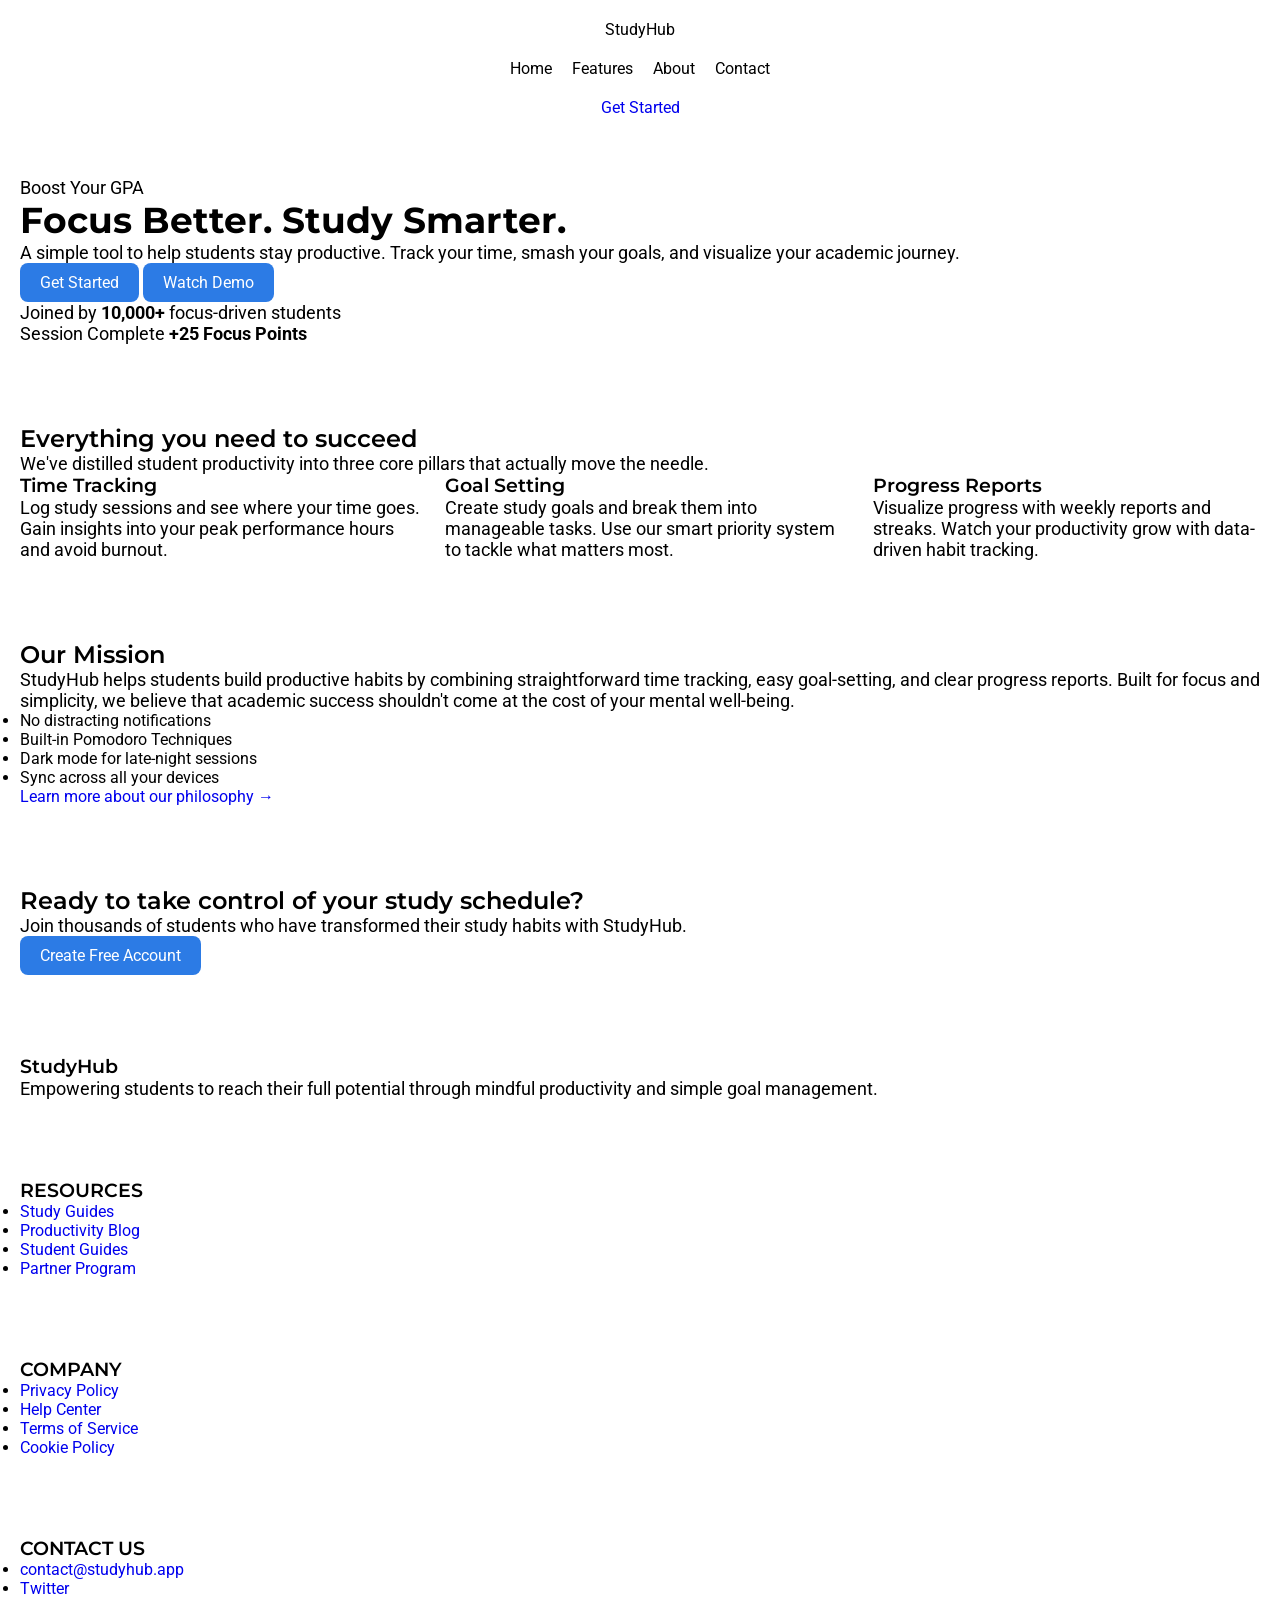
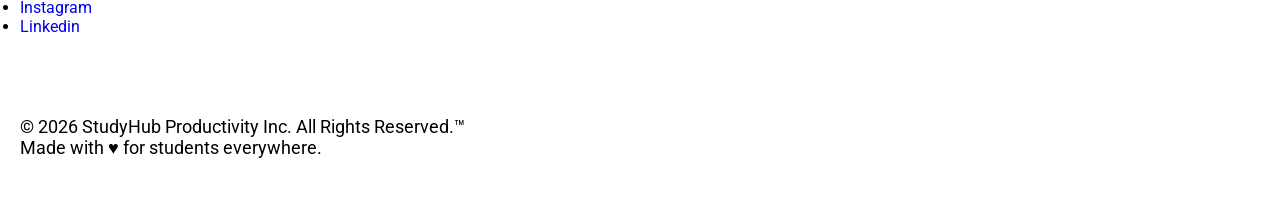
==== index.html @ 34cd500a "First Commit" ====
<!DOCTYPE html>
<html lang="en">
<head>
    <meta charset="UTF-8">
    <meta name="viewport" content="width=device-width, initial-scale=1.0">
    <title>StudyHub - Your Productivity Partner</title>

    <!-- Custom CSS -->
    <link rel="stylesheet" href="style.css">

    <link href="https://fonts.googleapis.com/css2?family=Montserrat:wght@400;600;700&family=Roboto:wght@400;500&display=swap" rel="stylesheet">

    <!-- Site Icon -->
    <link rel="icon" href="#">
</head>
<body>
    <!-- Header -->
    <header>
        <div class="container header-container">
            
            <div class="logo">
            StudyHub
            </div>

            <nav class="nav">
            <ul class="nav-links">
                <li><a href="#">Home</a></li>
                <li><a href="#feature">Features</a></li>
                <li><a href="#our-mission">About</a></li>
                <li><a href="#contact-us">Contact</a></li>
            </ul>
            </nav>

            <a href="#" class="cta-btn">Get Started</a>

        </div>
    </header>

    <!-- Main Content-->
    <main>
        <!-- Hero Banner-->
        <section id="hero-banner">
            <div class="hero-container">
                <div id="hero-text">
                    <p>Boost Your GPA</p>
                    <h1>Focus Better. Study Smarter.</h1>
                    <p>A simple tool to help students stay productive. Track your time, smash your goals, and visualize your academic journey.</p>
                    <a href="#">Get Started</a>
                    <a href="#">Watch Demo</a>
                    <p>Joined by <b>10,000+</b> focus-driven students</p>
                </div>
                <div id="hero-stats">
                    <p>Session Complete <b>+25 Focus Points</b></p>
                </div>
            </div>
        </section>

        <!-- Feature Section -->
        <section id="feature">
            <h2>Everything you need to succeed</h2>
            <p>We've distilled student productivity into three core pillars that actually move the needle.</p>

            <div class="feature-cards">
                <article>
                    <h3>Time Tracking</h3>
                    <p>Log study sessions and see where your time goes. Gain insights into your peak performance hours and avoid burnout.</p>
                </article>
                    
                <article>
                    <h3>Goal Setting</h3>
                    <p>Create study goals and break them into manageable tasks. Use our smart priority system to tackle what matters most.</p>
                </article>
                    
                <article>
                    <h3>Progress Reports</h3>
                    <p>Visualize progress with weekly reports and streaks. Watch your productivity grow with data-driven habit tracking.</p>
                </article>
            </div>
        </section>

        <!-- Our Mission -->
        <section id="our-mission">
            <h2>Our Mission</h2>
            <p>StudyHub helps students build productive habits by combining straightforward time tracking, easy goal-setting, and clear progress reports. Built for focus and simplicity, we believe that academic success shouldn't come at the cost of your mental well-being.</p>

            <div>
                <ul>
                    <li>No distracting notifications</li>
                    <li>Built-in Pomodoro Techniques</li>
                    <li>Dark mode for late-night sessions</li>
                    <li>Sync across all your devices</li>
                </ul>

                <a href="#">Learn more about our philosophy &rarr;</a>
            </div>
        </section>

        <!-- CTA Section -->
        <section id="cta">
            <h2>Ready to take control of your study schedule?</h2>
            <p>Join thousands of students who have transformed their study habits with StudyHub.</p>
            <a href="#">Create Free Account</a>
        </section>
    </main>

    <!-- Footer -->
    <footer>
        <!-- About Section -->
        <section id="about">
            <h3>StudyHub</h3>
            <p>Empowering students to reach their full potential through mindful productivity and simple goal management.</p>
        </section>

        <!-- Resource Links -->
        <section id="resources">
            <h3>RESOURCES</h3>
            <ul>
                <li><a href="#">Study Guides</a></li>
                <li><a href="#">Productivity Blog</a></li>
                <li><a href="#">Student Guides</a></li>
                <li><a href="#">Partner Program</a></li>
            </ul>
        </section> 

        <!-- Company Policy Link-->
        <section id="company">
            <h3>COMPANY</h3>
            <ul>
                <li><a href="#">Privacy Policy</a></li>
                <li><a href="#">Help Center</a></li>
                <li><a href="#">Terms of Service</a></li>
                <li><a href="#">Cookie Policy</a></li>
            </ul>
        </section>

        <!-- Contacts -->
        <section id="contact-us">
            <h3>CONTACT US</h3>
            <ul>
                <li><a href="mailto:contact@studyhub.app">contact@studyhub.app</a></li>
                <li><a href="#">Twitter</a></li>
                <li><a href="#">Instagram</a></li>
                <li><a href="#">Linkedin</a></li>
            </ul>
        </section>

        <!-- Copyright -->
        <section>
            <p>&copy; 2026 StudyHub Productivity Inc. All Rights Reserved.&trade;</p>
            <p>Made with &hearts; for students everywhere.</p>
        </section>   
    </footer>

    <!-- Custom JS-->
    <script src="script.js"></script>

</body>
</html>
---- style.css ----
/* Reset default browser styles */
* {
  margin: 0;
  padding: 0;
  box-sizing: border-box;
}

body {
  font-family: 'Roboto', sans-serif;
}

h1 {
  font-family: 'Montserrat', sans-serif;
  font-weight: 700;
  font-size: clamp(1.5rem, 5vw, 2.25rem);
}

h2 {
  font-family: 'Montserrat', sans-serif;
  font-weight: 600;
  font-size: clamp(1.125rem, 3.5vw, 1.5rem);
}

h3 {
  font-family: 'Montserrat', sans-serif;
  font-weight: 600;
}

p {
  font-size: clamp(0.95rem, 1.8vw, 1.125rem);
}

header {
  padding: 20px;
}

.header-container {
  display: flex;
  justify-content: space-between;
  align-items: center;
  flex-direction: column;
  gap: 20px;
}

nav ul {
  display: flex;
  list-style: none;
  gap: 20px;
  display: none; /* hide for mobile */
}

nav a {
  text-decoration: none;
  color: black;
}

section {
  padding: 40px 20px;
}

.feature-cards {
  display: flex;
  flex-direction: column;
  gap: 20px;
}

a {
  display: inline-block;
  text-decoration: none;
}

.hero-container a,
#cta a {
  background-color: #2c7be5;
  color: white;
  padding: 10px 20px;
  border-radius: 8px;
}

@media (min-width: 768px) { /* Tablet Layout */
  .hero-container {
    flex-direction: row;
    justify-content: space-between;
  }

  .feature-cards {
    flex-direction: row;
  }

  nav ul {
    display: flex;
    gap: 20px;
  }
}
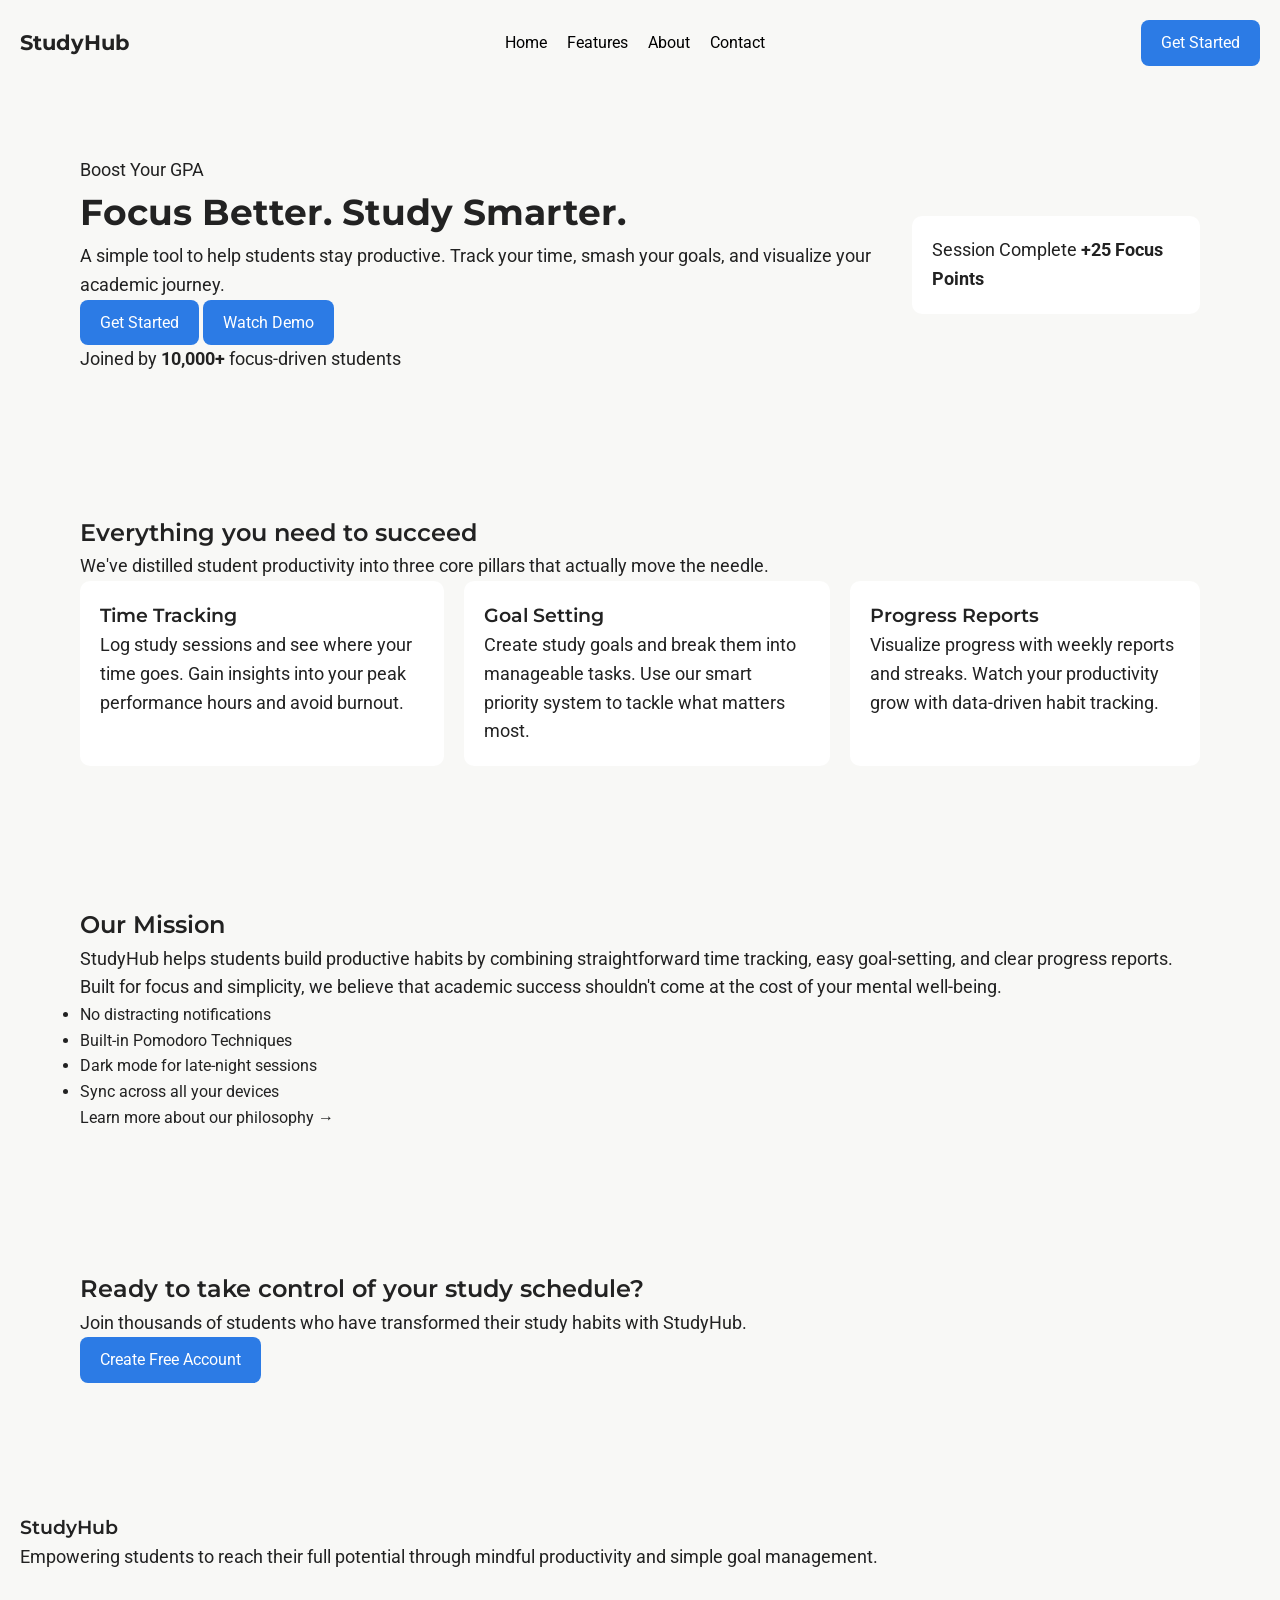
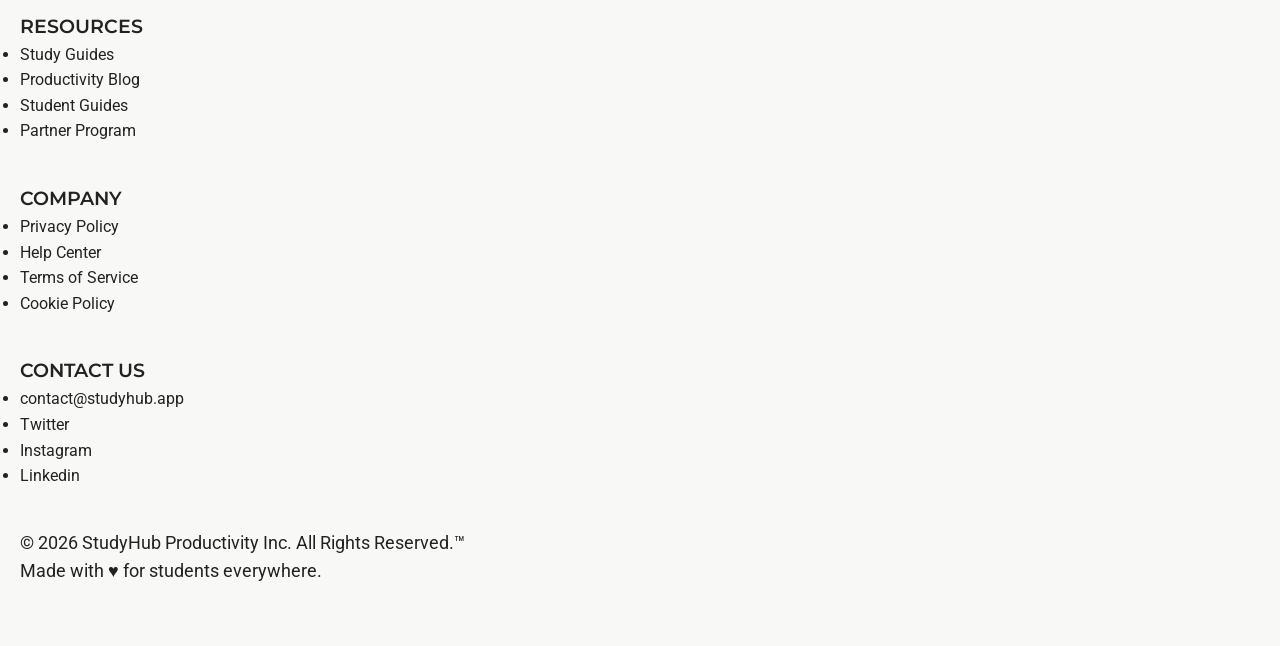
==== commit b5c09f09: "Minute edits in HTML file and Improved CSS mobile first" ====
--- a/index.html
+++ b/index.html
@@ -5,12 +5,12 @@
     <meta name="viewport" content="width=device-width, initial-scale=1.0">
     <title>StudyHub - Your Productivity Partner</title>
 
-    <!-- Custom CSS -->
+    <!-- Fonts -->
+    <link href="https://fonts.googleapis.com/css2?family=Montserrat:wght@400;600;700&family=Roboto:wght@400;500&display=swap" rel="stylesheet">
+
+    <!-- CSS -->
     <link rel="stylesheet" href="style.css">
 
-    <link href="https://fonts.googleapis.com/css2?family=Montserrat:wght@400;600;700&family=Roboto:wght@400;500&display=swap" rel="stylesheet">
-
-    <!-- Site Icon -->
     <link rel="icon" href="#">
 </head>
 <body>
@@ -37,7 +37,7 @@
     </header>
 
     <!-- Main Content-->
-    <main>
+    <main id="main-content">
         <!-- Hero Banner-->
         <section id="hero-banner">
             <div class="hero-container">
--- a/style.css
+++ b/style.css
@@ -1,28 +1,34 @@
-/* Reset default browser styles */
+/* Reset */
 * {
   margin: 0;
   padding: 0;
   box-sizing: border-box;
 }
 
+/* Base */
 body {
   font-family: 'Roboto', sans-serif;
+  line-height: 1.6;
+  color: #222;
+  background-color: #f8f8f6;
+}
+
+/* Typography */
+h1, h2, h3 {
+  font-family: 'Montserrat', sans-serif;
 }
 
 h1 {
-  font-family: 'Montserrat', sans-serif;
   font-weight: 700;
   font-size: clamp(1.5rem, 5vw, 2.25rem);
 }
 
 h2 {
-  font-family: 'Montserrat', sans-serif;
   font-weight: 600;
   font-size: clamp(1.125rem, 3.5vw, 1.5rem);
 }
 
 h3 {
-  font-family: 'Montserrat', sans-serif;
   font-weight: 600;
 }
 
@@ -30,46 +36,51 @@
   font-size: clamp(0.95rem, 1.8vw, 1.125rem);
 }
 
+/* Links */
+a {
+  text-decoration: none;
+  display: inline-block;
+  color: inherit;
+}
+
+/* Sections */
+section {
+  padding: 40px 20px;
+}
+
+/* Header */
 header {
   padding: 20px;
 }
 
 .header-container {
   display: flex;
-  justify-content: space-between;
-  align-items: center;
   flex-direction: column;
   gap: 20px;
 }
 
+/* Logo */
+.logo {
+  font-family: 'Montserrat', sans-serif;
+  font-weight: 700;
+  font-size: 1.3rem;
+}
+
+/* Nav */
 nav ul {
+  list-style: none;
   display: flex;
-  list-style: none;
-  gap: 20px;
-  display: none; /* hide for mobile */
+  flex-direction: column;
+  gap: 15px;
 }
 
 nav a {
-  text-decoration: none;
   color: black;
 }
 
-section {
-  padding: 40px 20px;
-}
-
-.feature-cards {
-  display: flex;
-  flex-direction: column;
-  gap: 20px;
-}
-
-a {
-  display: inline-block;
-  text-decoration: none;
-}
-
-.hero-container a,
+/* CTA button */
+.cta-btn,
+#hero-text a,
 #cta a {
   background-color: #2c7be5;
   color: white;
@@ -77,18 +88,68 @@
   border-radius: 8px;
 }
 
-@media (min-width: 768px) { /* Tablet Layout */
+/* Hero */
+.hero-container {
+  display: flex;
+  flex-direction: column;
+  gap: 20px;
+}
+
+#hero-stats {
+  padding: 20px;
+  background: white;
+  border-radius: 10px;
+}
+
+/* Feature cards */
+.feature-cards {
+  display: flex;
+  flex-direction: column;
+  gap: 20px;
+}
+
+.feature-cards article {
+  background: white;
+  padding: 20px;
+  border-radius: 10px;
+}
+
+/* Footer */
+footer {
+  padding: 40px 20px;
+}
+
+footer section {
+  padding: 20px 0;
+}
+
+/* Tablet */
+@media (min-width: 768px) {
+  .header-container {
+    flex-direction: row;
+    justify-content: space-between;
+    align-items: center;
+  }
+
+  nav ul {
+    flex-direction: row;
+    gap: 20px;
+  }
+
   .hero-container {
     flex-direction: row;
     justify-content: space-between;
+    align-items: center;
   }
 
   .feature-cards {
     flex-direction: row;
   }
+}
 
-  nav ul {
-    display: flex;
-    gap: 20px;
+/* Desktop */
+@media (min-width: 1024px) {
+  section {
+    padding: 70px 80px;
   }
 }
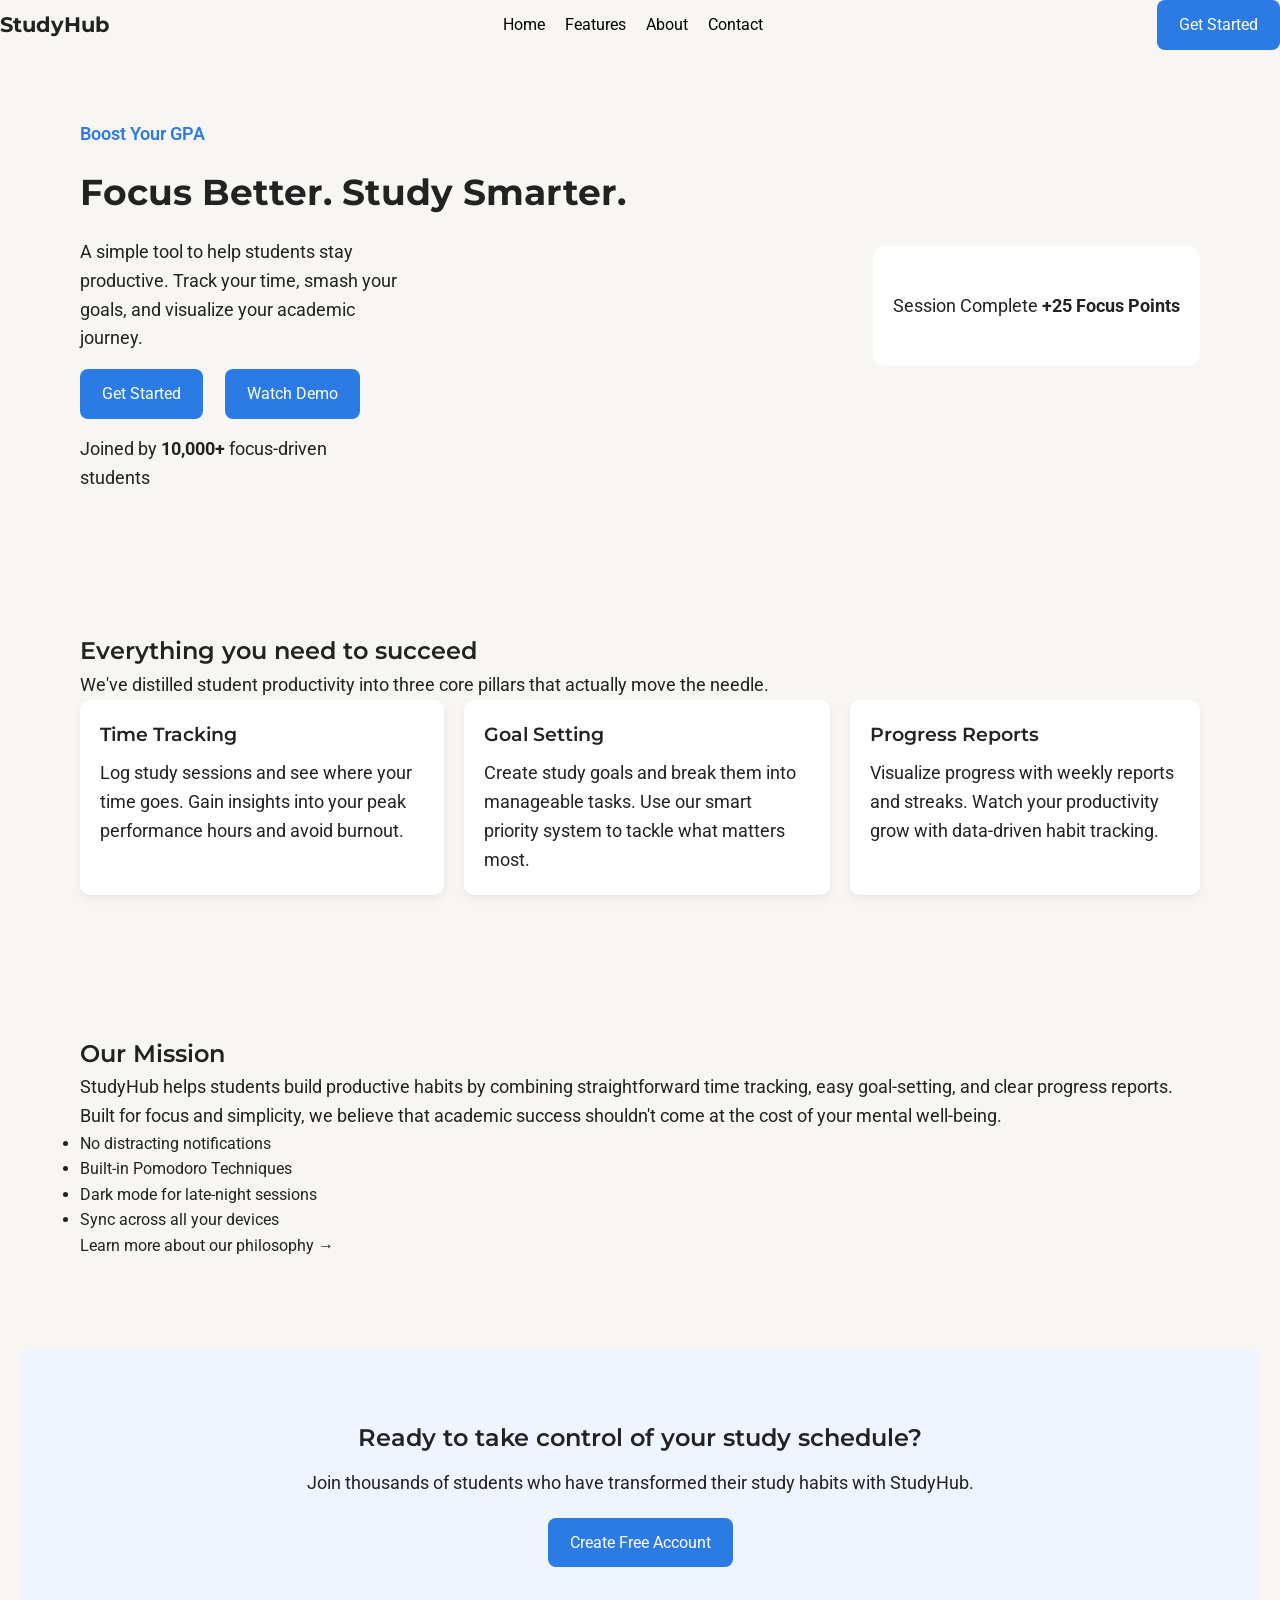
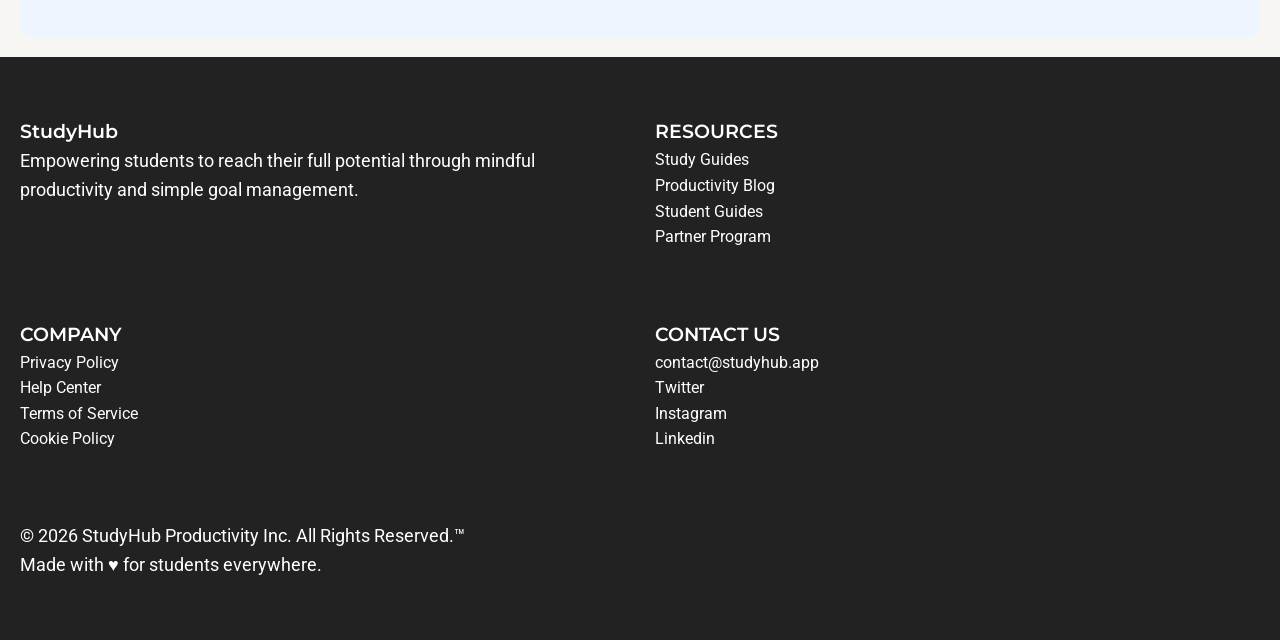
==== commit cfef5559: "More refinement in CSS" ====
--- a/index.html
+++ b/index.html
@@ -45,8 +45,10 @@
                     <p>Boost Your GPA</p>
                     <h1>Focus Better. Study Smarter.</h1>
                     <p>A simple tool to help students stay productive. Track your time, smash your goals, and visualize your academic journey.</p>
-                    <a href="#">Get Started</a>
-                    <a href="#">Watch Demo</a>
+                    <div class="hero-actions">
+                        <a href="#">Get Started</a>
+                        <a href="#">Watch Demo</a>
+                    </div>
                     <p>Joined by <b>10,000+</b> focus-driven students</p>
                 </div>
                 <div id="hero-stats">
--- a/style.css
+++ b/style.css
@@ -10,7 +10,7 @@
   font-family: 'Roboto', sans-serif;
   line-height: 1.6;
   color: #222;
-  background-color: #f8f8f6;
+  background-color: #f8f6f2;
 }
 
 /* Typography */
@@ -45,18 +45,18 @@
 
 /* Sections */
 section {
-  padding: 40px 20px;
+  padding: 60px 20px;
 }
 
 /* Header */
 header {
-  padding: 20px;
+  padding: 16px, 20px;
 }
 
 .header-container {
   display: flex;
   flex-direction: column;
-  gap: 20px;
+  gap: 12px;
 }
 
 /* Logo */
@@ -76,6 +76,18 @@
 
 nav a {
   color: black;
+}
+
+/* CTA */
+#cta {
+  text-align: center;
+  background: #eef5ff;
+  border-radius: 12px;
+  margin: 20px;
+}
+
+#cta p {
+  margin: 12px 0 20px;
 }
 
 /* CTA button */
@@ -84,8 +96,9 @@
 #cta a {
   background-color: #2c7be5;
   color: white;
-  padding: 10px 20px;
+  padding: 12px 22px;
   border-radius: 8px;
+  width: fit-content;
 }
 
 /* Hero */
@@ -93,12 +106,41 @@
   display: flex;
   flex-direction: column;
   gap: 20px;
+}
+
+.hero-actions {
+  display: flex;
+  gap: 12px;
+  flex-wrap: wrap;
 }
 
 #hero-stats {
   padding: 20px;
   background: white;
-  border-radius: 10px;
+  border-radius: 12px;
+  min-height: 120px;
+  display: flex;
+  align-items: center;
+  justify-content: center;
+}
+
+#hero-text {
+  display: flex;
+  flex-direction: column;
+  gap: 16px;
+}
+
+#hero-text p {
+  max-width: 32ch;
+}
+
+#hero-text p:first-child {
+  font-weight: 600;
+  color: #2c7be5;
+}
+
+#hero-text a {
+  margin-right: 10px;
 }
 
 /* Feature cards */
@@ -112,11 +154,27 @@
   background: white;
   padding: 20px;
   border-radius: 10px;
+  box-shadow: 0 4px 10px rgba(0,0,0,0.06);
+}
+
+.feature-cards h3 {
+  margin-bottom: 10px;
 }
 
 /* Footer */
+
 footer {
+  background: #222;
+  color: white;
   padding: 40px 20px;
+}
+
+footer a {
+  color: white;
+}
+
+footer ul {
+  list-style: none;
 }
 
 footer section {
@@ -144,6 +202,12 @@
 
   .feature-cards {
     flex-direction: row;
+  }
+
+  footer {
+    display: grid;
+    grid-template-columns: repeat(2, 1fr);
+    gap: 30px;
   }
 }
 
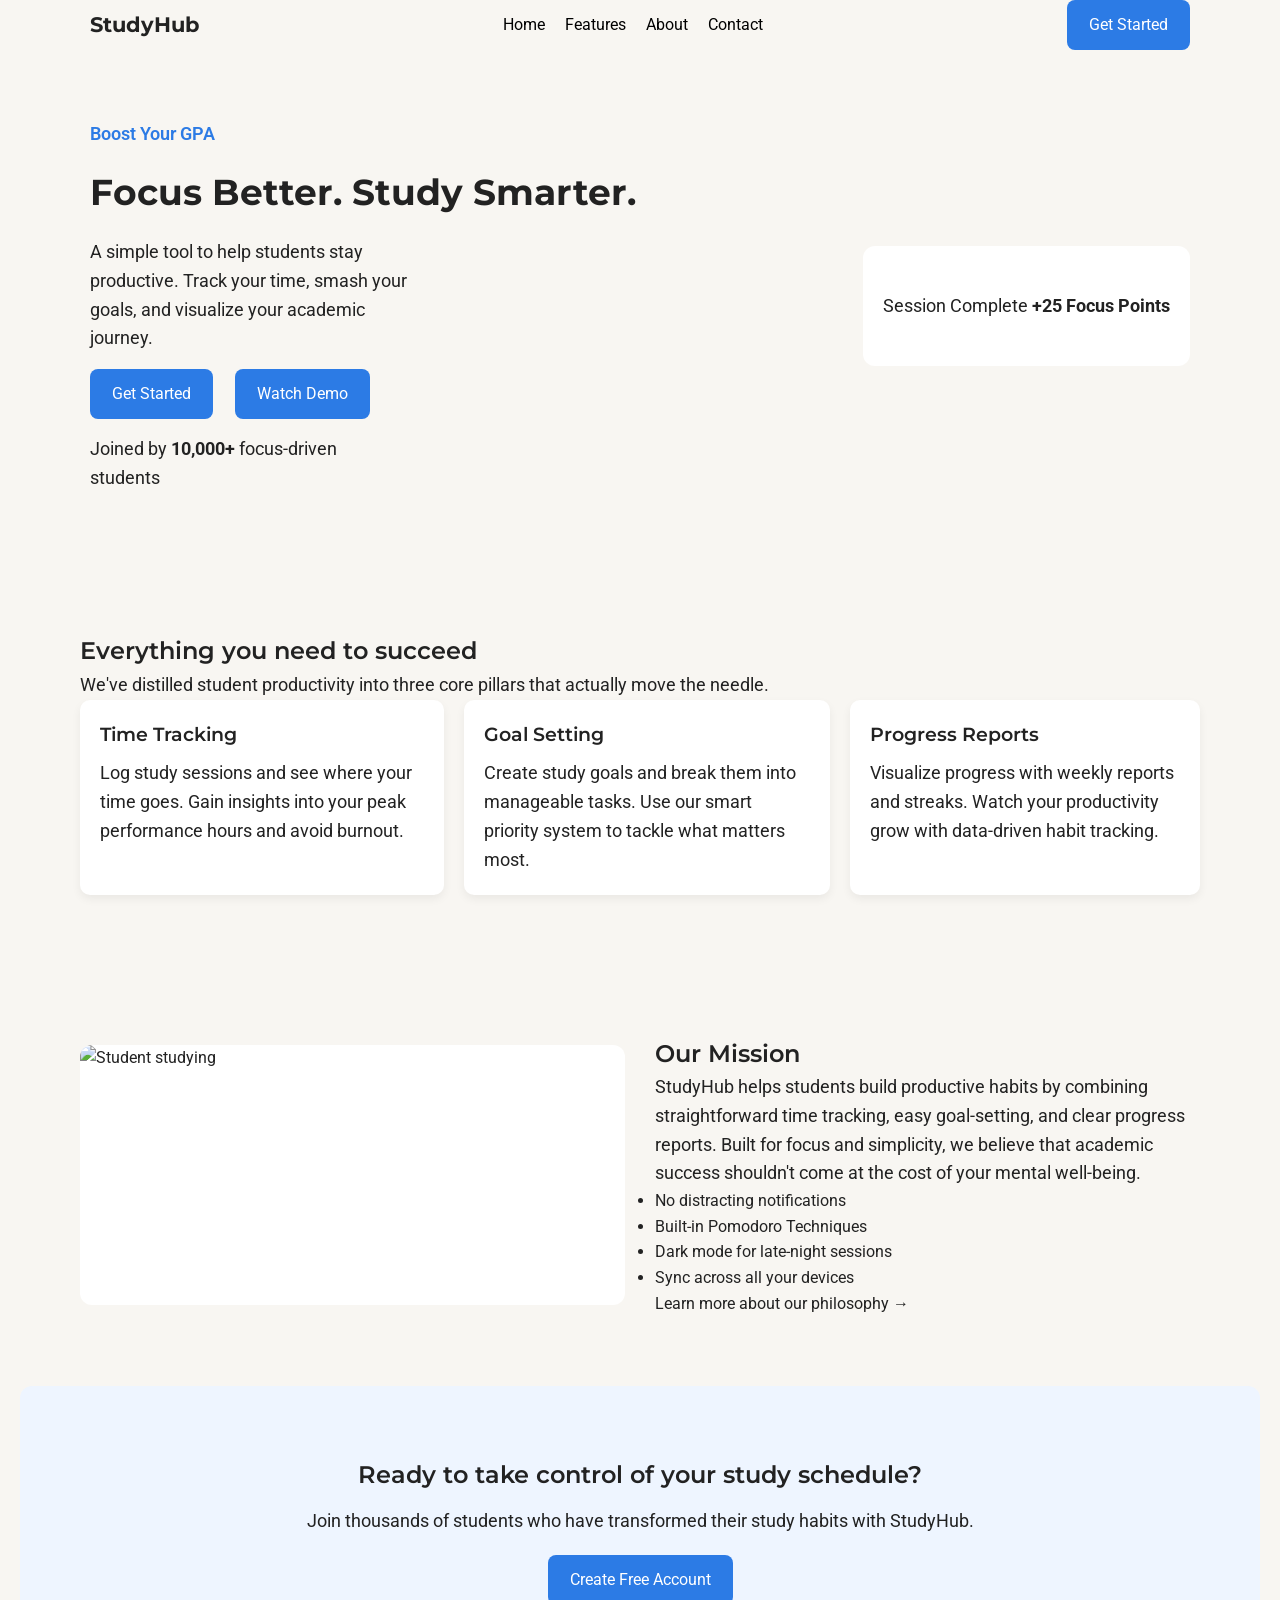
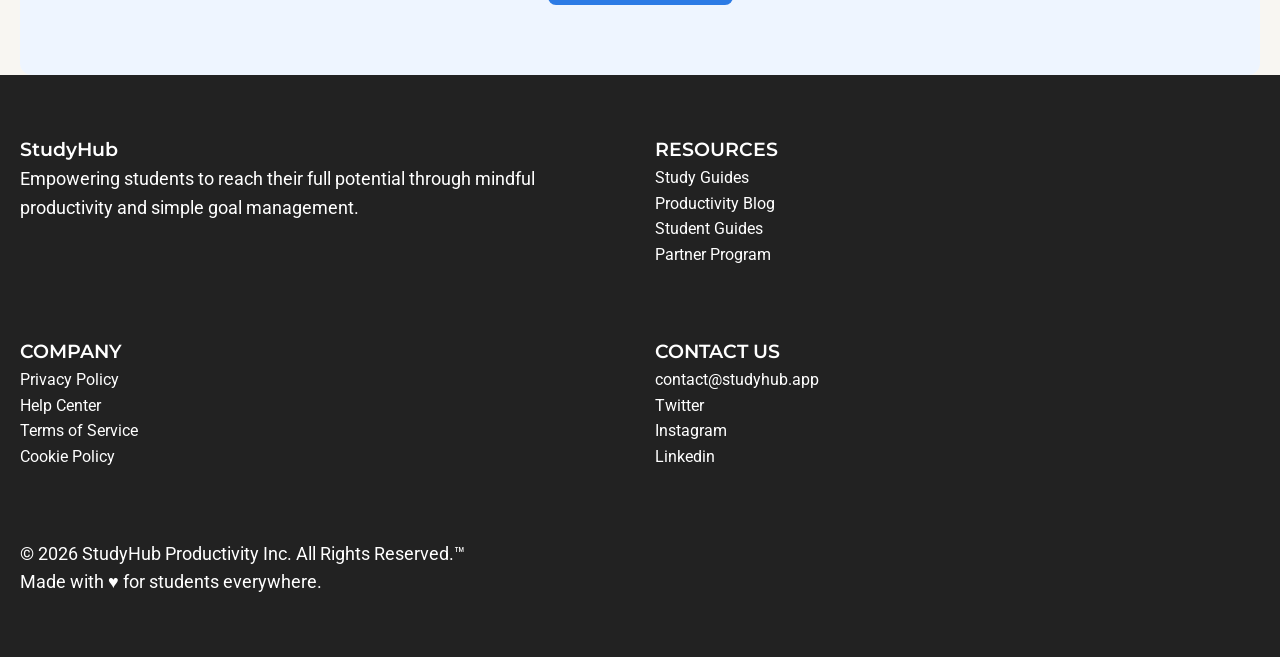
==== commit f61f42ef: "Improved HTML/CSS of Mission Section" ====
--- a/index.html
+++ b/index.html
@@ -82,18 +82,25 @@
 
         <!-- Our Mission -->
         <section id="our-mission">
-            <h2>Our Mission</h2>
-            <p>StudyHub helps students build productive habits by combining straightforward time tracking, easy goal-setting, and clear progress reports. Built for focus and simplicity, we believe that academic success shouldn't come at the cost of your mental well-being.</p>
+            <div class="mission-container">
+                <div class="mission-image">
+                    <img src="#" alt="Student studying">
+                </div>
 
-            <div>
-                <ul>
-                    <li>No distracting notifications</li>
-                    <li>Built-in Pomodoro Techniques</li>
-                    <li>Dark mode for late-night sessions</li>
-                    <li>Sync across all your devices</li>
-                </ul>
+                <div class="mission-text">
+                    <h2>Our Mission</h2>
+                    <p>StudyHub helps students build productive habits by combining straightforward time tracking, easy goal-setting, and clear progress reports. Built for focus and simplicity, we believe that academic success shouldn't come at the cost of your mental well-being.</p>
+                    <div>
+                        <ul>
+                            <li>No distracting notifications</li>
+                            <li>Built-in Pomodoro Techniques</li>
+                            <li>Dark mode for late-night sessions</li>
+                            <li>Sync across all your devices</li>
+                        </ul>
 
-                <a href="#">Learn more about our philosophy &rarr;</a>
+                        <a href="#">Learn more about our philosophy &rarr;</a>
+                    </div>
+                </div>
             </div>
         </section>
 
--- a/style.css
+++ b/style.css
@@ -57,6 +57,8 @@
   display: flex;
   flex-direction: column;
   gap: 12px;
+  max-width: 1100px;
+  margin: 0 auto;
 }
 
 /* Logo */
@@ -78,12 +80,98 @@
   color: black;
 }
 
+/* Hero */
+.hero-container {
+  display: flex;
+  flex-direction: column;
+  gap: 20px;
+  max-width: 1100px;
+  margin: 0 auto;
+}
+
+.hero-actions {
+  display: flex;
+  gap: 12px;
+  flex-wrap: wrap;
+}
+
+#hero-stats {
+  padding: 20px;
+  background: white;
+  border-radius: 12px;
+  min-height: 120px;
+  display: flex;
+  align-items: center;
+  justify-content: center;
+}
+
+#hero-text {
+  display: flex;
+  flex-direction: column;
+  gap: 16px;
+}
+
+#hero-text p {
+  max-width: 32ch;
+}
+
+#hero-text p:first-child {
+  font-weight: 600;
+  color: #2c7be5;
+}
+
+#hero-text a {
+  margin-right: 10px;
+}
+
+/* Feature cards */
+.feature-cards {
+  display: flex;
+  flex-direction: column;
+  gap: 20px;
+}
+
+.feature-cards article {
+  background: white;
+  padding: 20px;
+  border-radius: 10px;
+  box-shadow: 0 4px 10px rgba(0,0,0,0.06);
+}
+
+.feature-cards h3 {
+  margin-bottom: 10px;
+}
+
+.mission-container {
+  display: flex;
+  flex-direction: column;
+  gap: 30px;
+}
+
+.mission-image {
+  background: white;
+  border-radius: 12px;
+  min-height: 260px;
+  overflow: hidden;
+}
+
+.mission-image img {
+  width: 100%;
+  height: 100%;
+  object-fit: cover;
+}
+
 /* CTA */
 #cta {
   text-align: center;
   background: #eef5ff;
   border-radius: 12px;
-  margin: 20px;
+  margin: 0 20px;
+}
+
+.cta-container {
+  max-width: 900px;
+  margin: 0 auto;
 }
 
 #cta p {
@@ -101,68 +189,7 @@
   width: fit-content;
 }
 
-/* Hero */
-.hero-container {
-  display: flex;
-  flex-direction: column;
-  gap: 20px;
-}
-
-.hero-actions {
-  display: flex;
-  gap: 12px;
-  flex-wrap: wrap;
-}
-
-#hero-stats {
-  padding: 20px;
-  background: white;
-  border-radius: 12px;
-  min-height: 120px;
-  display: flex;
-  align-items: center;
-  justify-content: center;
-}
-
-#hero-text {
-  display: flex;
-  flex-direction: column;
-  gap: 16px;
-}
-
-#hero-text p {
-  max-width: 32ch;
-}
-
-#hero-text p:first-child {
-  font-weight: 600;
-  color: #2c7be5;
-}
-
-#hero-text a {
-  margin-right: 10px;
-}
-
-/* Feature cards */
-.feature-cards {
-  display: flex;
-  flex-direction: column;
-  gap: 20px;
-}
-
-.feature-cards article {
-  background: white;
-  padding: 20px;
-  border-radius: 10px;
-  box-shadow: 0 4px 10px rgba(0,0,0,0.06);
-}
-
-.feature-cards h3 {
-  margin-bottom: 10px;
-}
-
 /* Footer */
-
 footer {
   background: #222;
   color: white;
@@ -204,6 +231,16 @@
     flex-direction: row;
   }
 
+  .mission-container {
+    flex-direction: row;
+    align-items: center;
+  }
+
+  .mission-image,
+  .mission-text {
+    flex: 1;
+  }
+
   footer {
     display: grid;
     grid-template-columns: repeat(2, 1fr);
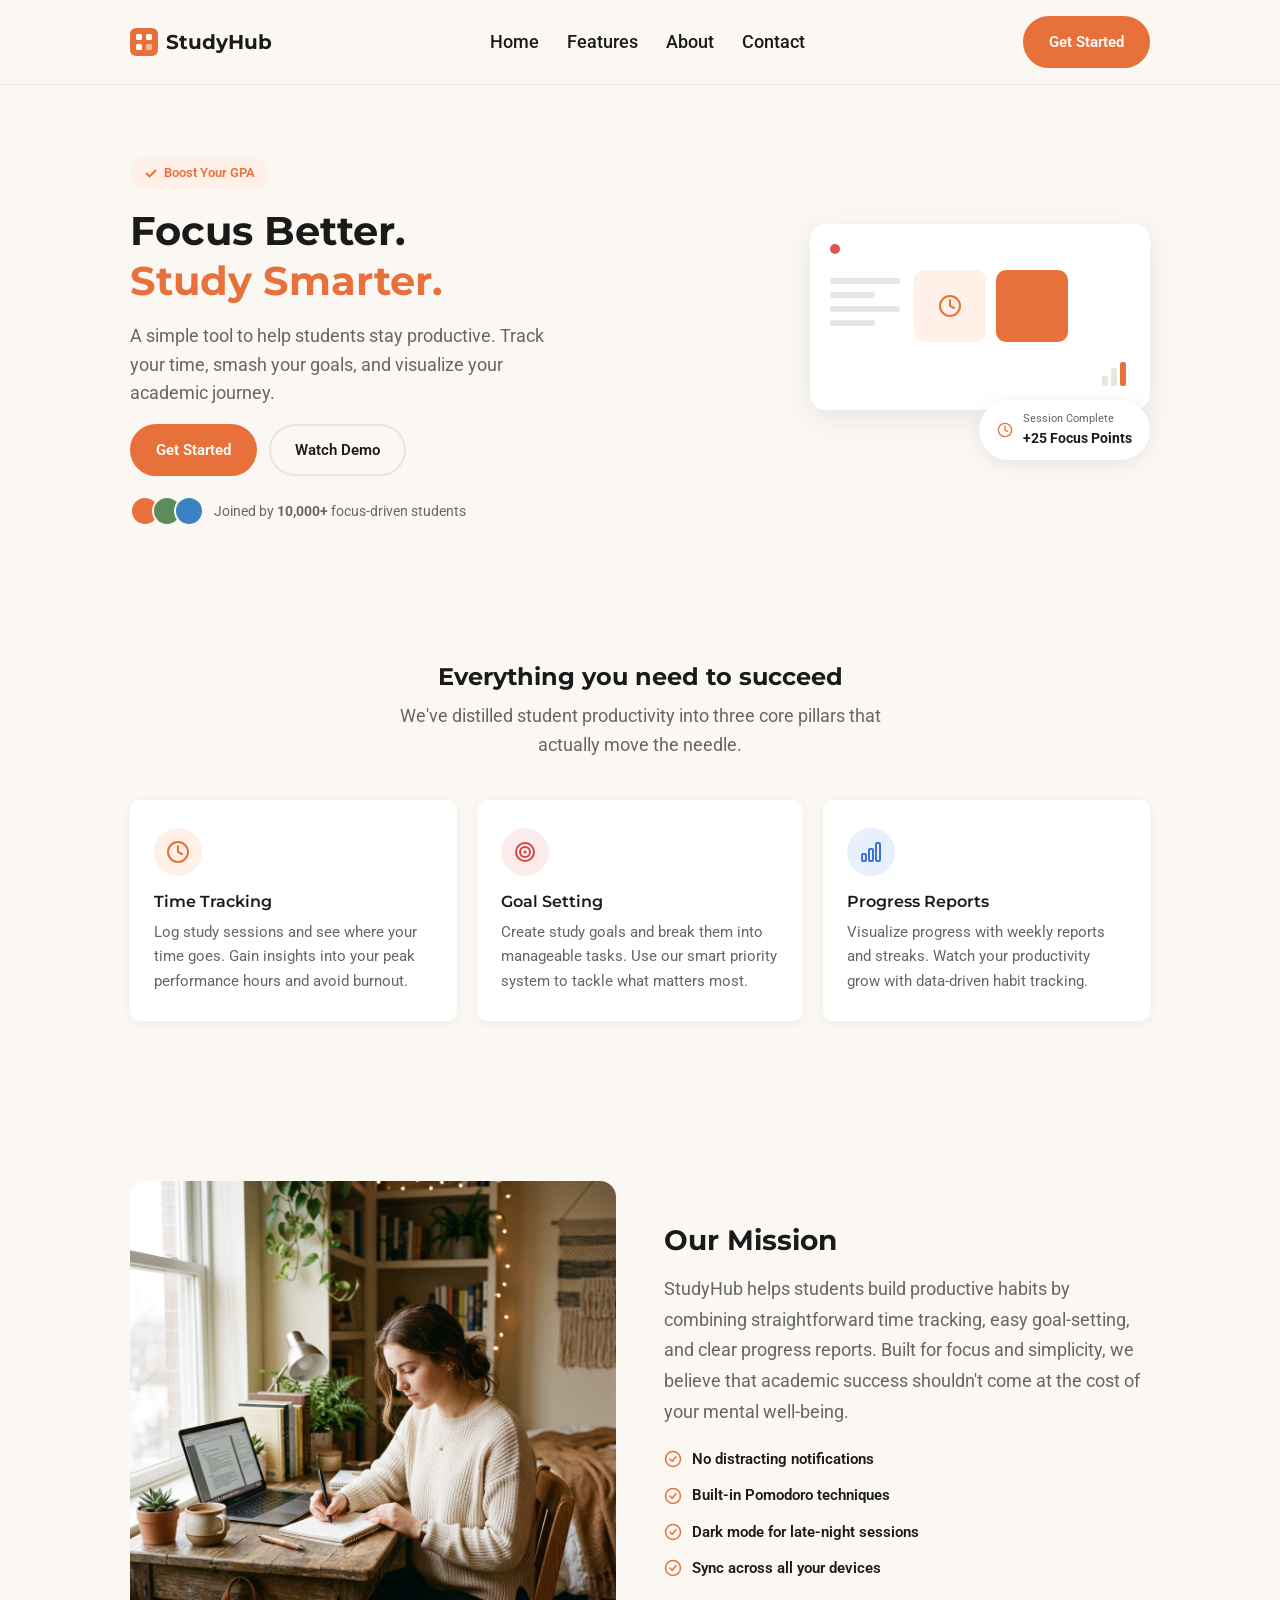
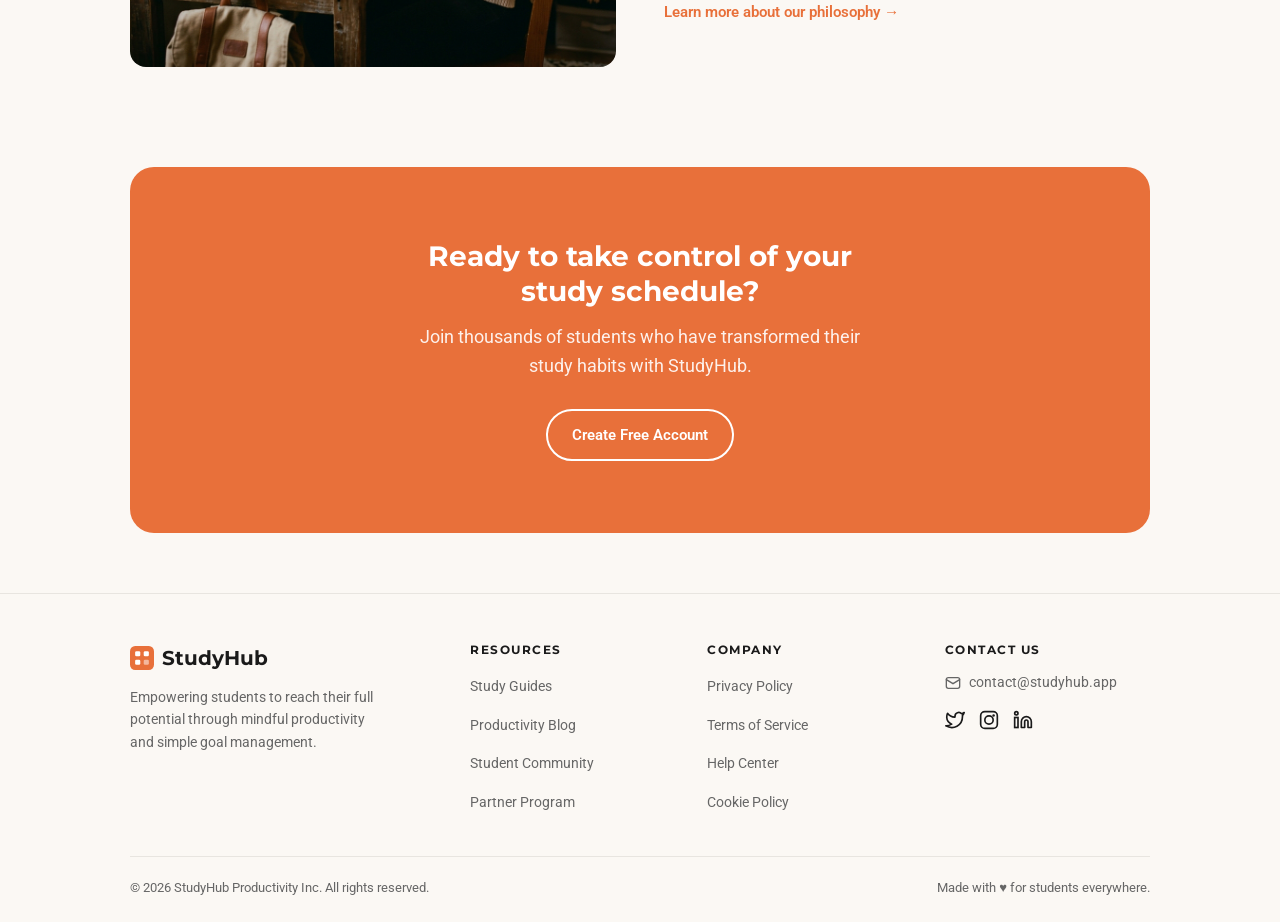
==== commit 7c4adbdc: "Add new SVG icons and enhance HTML structure for improved accessibility and design - Introduced new " ====
--- a/index.html
+++ b/index.html
@@ -3,165 +3,241 @@
 <head>
     <meta charset="UTF-8">
     <meta name="viewport" content="width=device-width, initial-scale=1.0">
-    <title>StudyHub - Your Productivity Partner</title>
+    <meta name="description" content="StudyHub helps students stay productive with time tracking, goal setting, and progress reports.">
+    <title>StudyHub - Focus Better. Study Smarter.</title>
 
     <!-- Fonts -->
     <link href="https://fonts.googleapis.com/css2?family=Montserrat:wght@400;600;700&family=Roboto:wght@400;500&display=swap" rel="stylesheet">
 
     <!-- CSS -->
     <link rel="stylesheet" href="style.css">
-
     <link rel="icon" href="#">
 </head>
 <body>
+
+    <!-- Skip to content (accessibility) -->
+    <a href="#main-content" class="skip-link">Skip to content</a>
+
     <!-- Header -->
     <header>
         <div class="container header-container">
-            
+
             <div class="logo">
-            StudyHub
-            </div>
-
-            <nav class="nav">
-            <ul class="nav-links">
-                <li><a href="#">Home</a></li>
-                <li><a href="#feature">Features</a></li>
-                <li><a href="#our-mission">About</a></li>
-                <li><a href="#contact-us">Contact</a></li>
-            </ul>
+                <img src="icons/logo.svg" alt="" width="28" height="28">
+                <span>StudyHub</span>
+            </div>
+
+            <!-- Hamburger (mobile only) -->
+            <button class="hamburger" aria-label="Toggle menu" aria-expanded="false">
+                <span></span>
+                <span></span>
+                <span></span>
+            </button>
+
+            <nav class="nav" aria-label="Main navigation">
+                <ul class="nav-links">
+                    <li><a href="#">Home</a></li>
+                    <li><a href="#features">Features</a></li>
+                    <li><a href="#our-mission">About</a></li>
+                    <li><a href="#contact-us">Contact</a></li>
+                </ul>
             </nav>
 
-            <a href="#" class="cta-btn">Get Started</a>
-
+            <a href="#" class="btn btn-primary header-cta">Get Started</a>
         </div>
     </header>
 
-    <!-- Main Content-->
+    <!-- Main -->
     <main id="main-content">
-        <!-- Hero Banner-->
-        <section id="hero-banner">
-            <div class="hero-container">
-                <div id="hero-text">
-                    <p>Boost Your GPA</p>
-                    <h1>Focus Better. Study Smarter.</h1>
-                    <p>A simple tool to help students stay productive. Track your time, smash your goals, and visualize your academic journey.</p>
+
+        <!-- Hero -->
+        <section id="hero">
+            <div class="container hero-container">
+                <div class="hero-text">
+
+                    <span class="badge">
+                        <img src="icons/check.svg" alt="" width="14" height="14">
+                        Boost Your GPA
+                    </span>
+
+                    <h1>Focus Better.<br><span class="accent">Study Smarter.</span></h1>
+
+                    <p class="subtitle">A simple tool to help students stay productive. Track your time, smash your goals, and visualize your academic journey.</p>
+
                     <div class="hero-actions">
-                        <a href="#">Get Started</a>
-                        <a href="#">Watch Demo</a>
-                    </div>
-                    <p>Joined by <b>10,000+</b> focus-driven students</p>
-                </div>
-                <div id="hero-stats">
-                    <p>Session Complete <b>+25 Focus Points</b></p>
-                </div>
-            </div>
-        </section>
-
-        <!-- Feature Section -->
-        <section id="feature">
-            <h2>Everything you need to succeed</h2>
-            <p>We've distilled student productivity into three core pillars that actually move the needle.</p>
-
-            <div class="feature-cards">
-                <article>
-                    <h3>Time Tracking</h3>
-                    <p>Log study sessions and see where your time goes. Gain insights into your peak performance hours and avoid burnout.</p>
-                </article>
-                    
-                <article>
-                    <h3>Goal Setting</h3>
-                    <p>Create study goals and break them into manageable tasks. Use our smart priority system to tackle what matters most.</p>
-                </article>
-                    
-                <article>
-                    <h3>Progress Reports</h3>
-                    <p>Visualize progress with weekly reports and streaks. Watch your productivity grow with data-driven habit tracking.</p>
-                </article>
+                        <a href="#" class="btn btn-primary">Get Started</a>
+                        <a href="#" class="btn btn-outline">Watch Demo</a>
+                    </div>
+
+                    <div class="social-proof">
+                        <div class="avatars">
+                            <span class="avatar" style="background:#E8703A"></span>
+                            <span class="avatar" style="background:#5B8C5A"></span>
+                            <span class="avatar" style="background:#3B82C4"></span>
+                        </div>
+                        <p>Joined by <strong>10,000+</strong> focus-driven students</p>
+                    </div>
+                </div>
+
+                <!-- Dashboard mockup -->
+                <div class="hero-visual">
+                    <div class="dashboard-card">
+                        <div class="dash-dot"></div>
+                        <div class="dash-body">
+                            <div class="dash-lines">
+                                <div class="line"></div>
+                                <div class="line short"></div>
+                                <div class="line"></div>
+                                <div class="line short"></div>
+                            </div>
+                            <div class="dash-widgets">
+                                <div class="widget widget-clock">
+                                    <img src="icons/clock.svg" alt="" width="24" height="24">
+                                </div>
+                                <div class="widget widget-fill"></div>
+                            </div>
+                        </div>
+                        <div class="dash-chart">
+                            <img src="icons/chart.svg" alt="" width="32" height="32">
+                        </div>
+                    </div>
+
+                    <div class="floating-badge">
+                        <img src="icons/clock.svg" alt="" width="16" height="16">
+                        <div>
+                            <small>Session Complete</small>
+                            <strong>+25 Focus Points</strong>
+                        </div>
+                    </div>
+                </div>
+            </div>
+        </section>
+
+        <!-- Features -->
+        <section id="features">
+            <div class="container">
+                <div class="section-header">
+                    <h2>Everything you need to succeed</h2>
+                    <p>We've distilled student productivity into three core pillars that actually move the needle.</p>
+                </div>
+
+                <div class="feature-cards">
+                    <article class="feature-card">
+                        <div class="feature-icon">
+                            <img src="icons/clock.svg" alt="" width="24" height="24">
+                        </div>
+                        <h3>Time Tracking</h3>
+                        <p>Log study sessions and see where your time goes. Gain insights into your peak performance hours and avoid burnout.</p>
+                    </article>
+
+                    <article class="feature-card">
+                        <div class="feature-icon red">
+                            <img src="icons/target.svg" alt="" width="24" height="24">
+                        </div>
+                        <h3>Goal Setting</h3>
+                        <p>Create study goals and break them into manageable tasks. Use our smart priority system to tackle what matters most.</p>
+                    </article>
+
+                    <article class="feature-card">
+                        <div class="feature-icon blue">
+                            <img src="icons/bars.svg" alt="" width="24" height="24">
+                        </div>
+                        <h3>Progress Reports</h3>
+                        <p>Visualize progress with weekly reports and streaks. Watch your productivity grow with data-driven habit tracking.</p>
+                    </article>
+                </div>
             </div>
         </section>
 
         <!-- Our Mission -->
         <section id="our-mission">
-            <div class="mission-container">
+            <div class="container mission-container">
                 <div class="mission-image">
-                    <img src="#" alt="Student studying">
+                    <img src="images/student-studying.png" alt="Student studying at desk with laptop and notebook">
                 </div>
 
                 <div class="mission-text">
                     <h2>Our Mission</h2>
                     <p>StudyHub helps students build productive habits by combining straightforward time tracking, easy goal-setting, and clear progress reports. Built for focus and simplicity, we believe that academic success shouldn't come at the cost of your mental well-being.</p>
-                    <div>
-                        <ul>
-                            <li>No distracting notifications</li>
-                            <li>Built-in Pomodoro Techniques</li>
-                            <li>Dark mode for late-night sessions</li>
-                            <li>Sync across all your devices</li>
-                        </ul>
-
-                        <a href="#">Learn more about our philosophy &rarr;</a>
-                    </div>
-                </div>
-            </div>
-        </section>
-
-        <!-- CTA Section -->
+
+                    <ul class="check-list">
+                        <li><img src="icons/circle-check.svg" alt="" width="18" height="18"> No distracting notifications</li>
+                        <li><img src="icons/circle-check.svg" alt="" width="18" height="18"> Built-in Pomodoro techniques</li>
+                        <li><img src="icons/circle-check.svg" alt="" width="18" height="18"> Dark mode for late-night sessions</li>
+                        <li><img src="icons/circle-check.svg" alt="" width="18" height="18"> Sync across all your devices</li>
+                    </ul>
+
+                    <a href="#" class="link-accent">Learn more about our philosophy &rarr;</a>
+                </div>
+            </div>
+        </section>
+
+        <!-- CTA -->
         <section id="cta">
-            <h2>Ready to take control of your study schedule?</h2>
-            <p>Join thousands of students who have transformed their study habits with StudyHub.</p>
-            <a href="#">Create Free Account</a>
+            <div class="container">
+                <div class="cta-card">
+                    <h2>Ready to take control of your study schedule?</h2>
+                    <p>Join thousands of students who have transformed their study habits with StudyHub.</p>
+                    <a href="#" class="btn btn-white-outline">Create Free Account</a>
+                </div>
+            </div>
         </section>
     </main>
 
     <!-- Footer -->
     <footer>
-        <!-- About Section -->
-        <section id="about">
-            <h3>StudyHub</h3>
-            <p>Empowering students to reach their full potential through mindful productivity and simple goal management.</p>
-        </section>
-
-        <!-- Resource Links -->
-        <section id="resources">
-            <h3>RESOURCES</h3>
-            <ul>
-                <li><a href="#">Study Guides</a></li>
-                <li><a href="#">Productivity Blog</a></li>
-                <li><a href="#">Student Guides</a></li>
-                <li><a href="#">Partner Program</a></li>
-            </ul>
-        </section> 
-
-        <!-- Company Policy Link-->
-        <section id="company">
-            <h3>COMPANY</h3>
-            <ul>
-                <li><a href="#">Privacy Policy</a></li>
-                <li><a href="#">Help Center</a></li>
-                <li><a href="#">Terms of Service</a></li>
-                <li><a href="#">Cookie Policy</a></li>
-            </ul>
-        </section>
-
-        <!-- Contacts -->
-        <section id="contact-us">
-            <h3>CONTACT US</h3>
-            <ul>
-                <li><a href="mailto:contact@studyhub.app">contact@studyhub.app</a></li>
-                <li><a href="#">Twitter</a></li>
-                <li><a href="#">Instagram</a></li>
-                <li><a href="#">Linkedin</a></li>
-            </ul>
-        </section>
-
-        <!-- Copyright -->
-        <section>
-            <p>&copy; 2026 StudyHub Productivity Inc. All Rights Reserved.&trade;</p>
-            <p>Made with &hearts; for students everywhere.</p>
-        </section>   
+        <div class="container">
+            <div class="footer-grid">
+
+                <div class="footer-brand">
+                    <div class="logo">
+                        <img src="icons/logo.svg" alt="" width="24" height="24">
+                        <span>StudyHub</span>
+                    </div>
+                    <p>Empowering students to reach their full potential through mindful productivity and simple goal management.</p>
+                </div>
+
+                <div class="footer-col">
+                    <h3>RESOURCES</h3>
+                    <ul>
+                        <li><a href="#">Study Guides</a></li>
+                        <li><a href="#">Productivity Blog</a></li>
+                        <li><a href="#">Student Community</a></li>
+                        <li><a href="#">Partner Program</a></li>
+                    </ul>
+                </div>
+
+                <div class="footer-col">
+                    <h3>COMPANY</h3>
+                    <ul>
+                        <li><a href="#">Privacy Policy</a></li>
+                        <li><a href="#">Terms of Service</a></li>
+                        <li><a href="#">Help Center</a></li>
+                        <li><a href="#">Cookie Policy</a></li>
+                    </ul>
+                </div>
+
+                <div class="footer-col" id="contact-us">
+                    <h3>CONTACT US</h3>
+                    <a href="mailto:contact@studyhub.app" class="contact-email">
+                        <img src="icons/mail.svg" alt="" width="16" height="16">
+                        contact@studyhub.app
+                    </a>
+                    <div class="social-links">
+                        <a href="#" aria-label="StudyHub on Twitter"><img src="icons/twitter.svg" alt="" width="20" height="20"></a>
+                        <a href="#" aria-label="StudyHub on Instagram"><img src="icons/instagram.svg" alt="" width="20" height="20"></a>
+                        <a href="#" aria-label="StudyHub on LinkedIn"><img src="icons/linkedin.svg" alt="" width="20" height="20"></a>
+                    </div>
+                </div>
+            </div>
+
+            <div class="footer-bottom">
+                <p>&copy; 2026 StudyHub Productivity Inc. All rights reserved.</p>
+                <p>Made with &hearts; for students everywhere.</p>
+            </div>
+        </div>
     </footer>
 
-    <!-- Custom JS-->
     <script src="script.js"></script>
-
 </body>
 </html>
--- a/style.css
+++ b/style.css
@@ -1,92 +1,235 @@
 /* Reset */
-* {
+*, *::before, *::after {
   margin: 0;
   padding: 0;
   box-sizing: border-box;
 }
 
-/* Base */
+/* Colors & fonts */
+:root {
+  --orange: #E8703A;
+  --orange-dark: #D4602C;
+  --orange-light: #FFF0E8;
+  --bg: #FBF8F4;
+  --white: #FFFFFF;
+  --dark: #1A1A1A;
+  --gray: #666;
+  --border: #E8E5E0;
+}
+
+html { scroll-behavior: smooth; }
+
 body {
   font-family: 'Roboto', sans-serif;
+  font-size: clamp(0.95rem, 1.8vw, 1.125rem);
   line-height: 1.6;
-  color: #222;
-  background-color: #f8f6f2;
-}
-
-/* Typography */
+  color: var(--dark);
+  background: var(--bg);
+}
+
+img { display: block; max-width: 100%; height: auto; }
+
 h1, h2, h3 {
   font-family: 'Montserrat', sans-serif;
-}
-
-h1 {
-  font-weight: 700;
-  font-size: clamp(1.5rem, 5vw, 2.25rem);
-}
-
-h2 {
-  font-weight: 600;
-  font-size: clamp(1.125rem, 3.5vw, 1.5rem);
-}
-
-h3 {
-  font-weight: 600;
-}
-
-p {
-  font-size: clamp(0.95rem, 1.8vw, 1.125rem);
-}
-
-/* Links */
+  line-height: 1.25;
+}
+h1 { font-weight: 700; font-size: clamp(1.5rem, 5vw, 2.25rem); }
+h2 { font-weight: 700; font-size: clamp(1.125rem, 3.5vw, 1.5rem); }
+h3 { font-weight: 600; font-size: 1rem; }
+
 a {
   text-decoration: none;
+  color: inherit;
   display: inline-block;
-  color: inherit;
-}
-
-/* Sections */
-section {
-  padding: 60px 20px;
-}
-
-/* Header */
-header {
-  padding: 16px, 20px;
-}
-
-.header-container {
-  display: flex;
-  flex-direction: column;
-  gap: 12px;
+}
+a:focus-visible {
+  outline: 2px solid var(--orange);
+  outline-offset: 2px;
+  border-radius: 4px;
+}
+
+.accent { color: var(--orange); }
+
+.container {
   max-width: 1100px;
   margin: 0 auto;
-}
-
-/* Logo */
+  padding: 0 20px;
+}
+
+
+/* ---- Skip link ---- */
+.skip-link {
+  position: absolute;
+  top: -100%;
+  left: 16px;
+  background: var(--orange);
+  color: white;
+  padding: 8px 16px;
+  border-radius: 6px;
+  font-weight: 600;
+  font-size: 0.875rem;
+  z-index: 100;
+}
+.skip-link:focus { top: 16px; }
+
+
+/* ---- Buttons ---- */
+.btn {
+  padding: 12px 24px;
+  border-radius: 30px;
+  font-weight: 600;
+  font-size: 0.95rem;
+  border: 2px solid transparent;
+  cursor: pointer;
+  transition: all 0.2s ease;
+  display: inline-flex;
+  align-items: center;
+  justify-content: center;
+}
+
+.btn-primary {
+  background: var(--orange);
+  color: white;
+  border-color: var(--orange);
+}
+.btn-primary:hover {
+  background: var(--orange-dark);
+  border-color: var(--orange-dark);
+}
+
+.btn-outline {
+  background: transparent;
+  color: var(--dark);
+  border-color: var(--border);
+}
+.btn-outline:hover { border-color: var(--dark); }
+
+.btn-white-outline {
+  background: transparent;
+  color: white;
+  border-color: white;
+}
+.btn-white-outline:hover {
+  background: white;
+  color: var(--orange);
+}
+
+
+/* ---- Header ---- */
+header {
+  padding: 16px 0;
+  position: sticky;
+  top: 0;
+  background: var(--bg);
+  z-index: 50;
+  border-bottom: 1px solid var(--border);
+}
+
+.header-container {
+  display: flex;
+  align-items: center;
+  justify-content: space-between;
+  gap: 16px;
+}
+
 .logo {
+  display: flex;
+  align-items: center;
+  gap: 8px;
   font-family: 'Montserrat', sans-serif;
   font-weight: 700;
-  font-size: 1.3rem;
-}
-
-/* Nav */
-nav ul {
+  font-size: 1.25rem;
+  flex-shrink: 0;
+}
+
+/* Hamburger */
+.hamburger {
+  display: flex;
+  flex-direction: column;
+  gap: 5px;
+  background: none;
+  border: none;
+  cursor: pointer;
+  padding: 6px;
+  z-index: 60;
+}
+
+.hamburger span {
+  width: 24px;
+  height: 2.5px;
+  background: var(--dark);
+  border-radius: 2px;
+  transition: all 0.3s ease;
+}
+
+/* X shape when open */
+.hamburger.active span:nth-child(1) { transform: translateY(7.5px) rotate(45deg); }
+.hamburger.active span:nth-child(2) { opacity: 0; }
+.hamburger.active span:nth-child(3) { transform: translateY(-7.5px) rotate(-45deg); }
+
+/* Nav - hidden on mobile */
+.nav {
+  display: none;
+  position: absolute;
+  top: 100%;
+  left: 0;
+  right: 0;
+  background: var(--bg);
+  border-bottom: 1px solid var(--border);
+  padding: 24px 20px;
+  z-index: 55;
+}
+.nav.open { display: block; }
+
+.nav-links {
   list-style: none;
   display: flex;
   flex-direction: column;
-  gap: 15px;
-}
-
-nav a {
-  color: black;
-}
-
-/* Hero */
+  gap: 20px;
+}
+
+.nav-links a {
+  font-weight: 500;
+  color: var(--dark);
+  transition: color 0.2s;
+}
+.nav-links a:hover { color: var(--orange); }
+
+.header-cta { display: none; }
+
+
+/* ---- Hero ---- */
+#hero { padding: 48px 0 40px; }
+
 .hero-container {
   display: flex;
   flex-direction: column;
-  gap: 20px;
-  max-width: 1100px;
-  margin: 0 auto;
+  gap: 40px;
+}
+
+.hero-text {
+  display: flex;
+  flex-direction: column;
+  gap: 16px;
+  max-width: 560px;
+}
+
+.subtitle {
+  color: var(--gray);
+  max-width: 440px;
+}
+
+.badge {
+  display: inline-flex;
+  align-items: center;
+  gap: 6px;
+  background: var(--orange-light);
+  color: var(--orange);
+  padding: 6px 14px;
+  border-radius: 30px;
+  font-size: 0.8rem;
+  font-weight: 600;
+  width: fit-content;
 }
 
 .hero-actions {
@@ -95,162 +238,353 @@
   flex-wrap: wrap;
 }
 
-#hero-stats {
+.social-proof {
+  display: flex;
+  align-items: center;
+  gap: 10px;
+  margin-top: 4px;
+}
+.social-proof p { font-size: 0.85rem; color: var(--gray); }
+
+.avatars { display: flex; }
+.avatar {
+  width: 30px;
+  height: 30px;
+  border-radius: 50%;
+  border: 2px solid var(--bg);
+  margin-left: -8px;
+}
+.avatar:first-child { margin-left: 0; }
+
+/* Dashboard mockup */
+.hero-visual {
+  position: relative;
+  display: flex;
+  flex-direction: column;
+  align-items: center;
+}
+
+.dashboard-card {
+  background: white;
+  border-radius: 16px;
   padding: 20px;
+  box-shadow: 0 8px 30px rgba(0,0,0,0.08);
+  width: 100%;
+  max-width: 340px;
+  display: flex;
+  flex-direction: column;
+  gap: 16px;
+}
+
+.dash-dot {
+  width: 10px;
+  height: 10px;
+  border-radius: 50%;
+  background: #E05252;
+}
+
+.dash-body { display: flex; gap: 14px; }
+
+.dash-lines {
+  display: flex;
+  flex-direction: column;
+  gap: 8px;
+  padding: 8px 0;
+}
+.line {
+  width: 70px;
+  height: 6px;
+  background: var(--border);
+  border-radius: 3px;
+}
+.line.short { width: 45px; }
+
+.dash-widgets { display: flex; gap: 10px; }
+.widget {
+  width: 72px;
+  height: 72px;
+  border-radius: 10px;
+  display: flex;
+  align-items: center;
+  justify-content: center;
+}
+.widget-clock { background: var(--orange-light); }
+.widget-fill { background: var(--orange); }
+
+.dash-chart { display: flex; justify-content: flex-end; }
+
+.floating-badge {
+  display: inline-flex;
+  align-items: center;
+  gap: 10px;
   background: white;
-  border-radius: 12px;
-  min-height: 120px;
+  padding: 10px 18px;
+  border-radius: 30px;
+  box-shadow: 0 4px 20px rgba(0,0,0,0.08);
+  margin-top: -10px;
+  z-index: 2;
+  font-size: 0.8rem;
+}
+.floating-badge small {
+  display: block;
+  font-size: 0.7rem;
+  color: var(--gray);
+}
+.floating-badge strong { font-size: 0.85rem; }
+
+
+/* ---- Features ---- */
+#features { padding: 60px 0; }
+
+.section-header {
+  text-align: center;
+  margin-bottom: 40px;
+}
+.section-header p {
+  color: var(--gray);
+  margin-top: 10px;
+  max-width: 520px;
+  margin-inline: auto;
+}
+
+.feature-cards {
+  display: flex;
+  flex-direction: column;
+  gap: 20px;
+}
+
+.feature-card {
+  background: white;
+  padding: 28px 24px;
+  border-radius: 10px;
+  box-shadow: 0 2px 12px rgba(0,0,0,0.05);
+  transition: transform 0.2s, box-shadow 0.2s;
+}
+.feature-card:hover {
+  transform: translateY(-4px);
+  box-shadow: 0 8px 24px rgba(0,0,0,0.08);
+}
+
+.feature-icon {
+  width: 48px;
+  height: 48px;
+  border-radius: 50%;
+  background: var(--orange-light);
   display: flex;
   align-items: center;
   justify-content: center;
-}
-
-#hero-text {
-  display: flex;
-  flex-direction: column;
-  gap: 16px;
-}
-
-#hero-text p {
-  max-width: 32ch;
-}
-
-#hero-text p:first-child {
-  font-weight: 600;
-  color: #2c7be5;
-}
-
-#hero-text a {
-  margin-right: 10px;
-}
-
-/* Feature cards */
-.feature-cards {
-  display: flex;
-  flex-direction: column;
-  gap: 20px;
-}
-
-.feature-cards article {
-  background: white;
-  padding: 20px;
-  border-radius: 10px;
-  box-shadow: 0 4px 10px rgba(0,0,0,0.06);
-}
-
-.feature-cards h3 {
-  margin-bottom: 10px;
-}
+  margin-bottom: 16px;
+}
+.feature-icon.red { background: #FDECEC; }
+.feature-icon.blue { background: #E8F0FE; }
+
+.feature-card h3 { margin-bottom: 8px; }
+.feature-card p {
+  color: var(--gray);
+  font-size: 0.92rem;
+  line-height: 1.65;
+}
+
+
+/* ---- Mission ---- */
+#our-mission { padding: 60px 0; }
 
 .mission-container {
   display: flex;
   flex-direction: column;
-  gap: 30px;
+  gap: 32px;
 }
 
 .mission-image {
-  background: white;
-  border-radius: 12px;
+  border-radius: 16px;
+  overflow: hidden;
   min-height: 260px;
-  overflow: hidden;
-}
-
+}
 .mission-image img {
   width: 100%;
   height: 100%;
   object-fit: cover;
 }
 
-/* CTA */
-#cta {
+.mission-text {
+  display: flex;
+  flex-direction: column;
+  gap: 16px;
+}
+.mission-text h2 { font-size: clamp(1.25rem, 3.5vw, 1.75rem); }
+.mission-text > p { color: var(--gray); line-height: 1.7; }
+
+.check-list {
+  list-style: none;
+  display: flex;
+  flex-direction: column;
+  gap: 12px;
+  margin-top: 4px;
+}
+.check-list li {
+  display: flex;
+  align-items: center;
+  gap: 10px;
+  font-weight: 600;
+  font-size: 0.95rem;
+}
+.check-list img { flex-shrink: 0; }
+
+.link-accent {
+  color: var(--orange);
+  font-weight: 600;
+  font-size: 0.95rem;
+  margin-top: 4px;
+}
+.link-accent:hover { color: var(--orange-dark); }
+
+
+/* ---- CTA ---- */
+#cta { padding: 20px 0 60px; }
+
+.cta-card {
+  background: var(--orange);
+  color: white;
   text-align: center;
-  background: #eef5ff;
-  border-radius: 12px;
-  margin: 0 20px;
-}
-
-.cta-container {
-  max-width: 900px;
+  padding: 60px 28px;
+  border-radius: 24px;
+}
+.cta-card h2 {
+  color: white;
+  font-size: clamp(1.25rem, 4vw, 1.75rem);
+  max-width: 440px;
   margin: 0 auto;
 }
-
-#cta p {
-  margin: 12px 0 20px;
-}
-
-/* CTA button */
-.cta-btn,
-#hero-text a,
-#cta a {
-  background-color: #2c7be5;
-  color: white;
-  padding: 12px 22px;
-  border-radius: 8px;
-  width: fit-content;
-}
-
-/* Footer */
+.cta-card p {
+  color: rgba(255,255,255,0.9);
+  margin: 14px auto 28px;
+  max-width: 460px;
+}
+
+
+/* ---- Footer ---- */
 footer {
-  background: #222;
-  color: white;
-  padding: 40px 20px;
-}
-
-footer a {
-  color: white;
-}
-
-footer ul {
+  background: var(--bg);
+  border-top: 1px solid var(--border);
+  padding: 48px 0 24px;
+}
+
+.footer-grid {
+  display: grid;
+  grid-template-columns: 1fr;
+  gap: 32px;
+}
+
+.footer-brand .logo { margin-bottom: 12px; }
+.footer-brand > p {
+  color: var(--gray);
+  font-size: 0.88rem;
+  max-width: 260px;
+  line-height: 1.6;
+}
+
+.footer-col h3 {
+  font-family: 'Montserrat', sans-serif;
+  font-size: 0.75rem;
+  font-weight: 700;
+  letter-spacing: 1.5px;
+  margin-bottom: 14px;
+}
+
+.footer-col ul {
   list-style: none;
-}
-
-footer section {
-  padding: 20px 0;
-}
-
-/* Tablet */
+  display: flex;
+  flex-direction: column;
+  gap: 10px;
+}
+.footer-col a {
+  color: var(--gray);
+  font-size: 0.9rem;
+}
+.footer-col a:hover { color: var(--orange); }
+
+.contact-email {
+  display: inline-flex;
+  align-items: center;
+  gap: 8px;
+  color: var(--gray);
+  font-size: 0.9rem;
+  margin-bottom: 16px;
+}
+.contact-email:hover { color: var(--orange); }
+
+.social-links { display: flex; gap: 14px; }
+.social-links a {
+  display: flex;
+  align-items: center;
+  justify-content: center;
+}
+.social-links a:hover { opacity: 0.7; }
+
+.footer-bottom {
+  display: flex;
+  flex-direction: column;
+  gap: 4px;
+  margin-top: 40px;
+  padding-top: 20px;
+  border-top: 1px solid var(--border);
+  font-size: 0.82rem;
+  color: var(--gray);
+}
+
+
+/* ---- Tablet (768px+) ---- */
 @media (min-width: 768px) {
-  .header-container {
-    flex-direction: row;
-    justify-content: space-between;
-    align-items: center;
+  .container { padding: 0 32px; }
+
+  .hamburger { display: none; }
+
+  .nav {
+    display: block;
+    position: static;
+    background: none;
+    border: none;
+    padding: 0;
   }
-
-  nav ul {
-    flex-direction: row;
-    gap: 20px;
-  }
+  .nav-links { flex-direction: row; gap: 28px; }
+  .header-cta { display: inline-flex; }
 
   .hero-container {
     flex-direction: row;
+    align-items: center;
     justify-content: space-between;
-    align-items: center;
   }
-
-  .feature-cards {
-    flex-direction: row;
-  }
+  .hero-text { flex: 1; }
+  .hero-visual { flex: 1; align-items: flex-end; }
+
+  .feature-cards { flex-direction: row; flex-wrap: wrap; }
+  .feature-card { flex: 1 1 calc(50% - 10px); }
 
   .mission-container {
     flex-direction: row;
     align-items: center;
+    gap: 48px;
   }
-
-  .mission-image,
-  .mission-text {
-    flex: 1;
-  }
-
-  footer {
-    display: grid;
-    grid-template-columns: repeat(2, 1fr);
-    gap: 30px;
-  }
-}
-
-/* Desktop */
+  .mission-image, .mission-text { flex: 1; }
+  .mission-image { min-height: 360px; }
+
+  .footer-grid { grid-template-columns: 1.5fr 1fr 1fr 1fr; }
+  .footer-bottom { flex-direction: row; justify-content: space-between; }
+}
+
+
+/* ---- Desktop (1024px+) ---- */
 @media (min-width: 1024px) {
-  section {
-    padding: 70px 80px;
-  }
+  .container { padding: 0 40px; }
+
+  #hero { padding: 72px 0 56px; }
+  h1 { font-size: 2.5rem; }
+
+  .feature-cards { flex-wrap: nowrap; }
+  .feature-card { flex: 1; }
+
+  #features { padding: 80px 0; }
+  #our-mission { padding: 80px 0; }
+
+  .cta-card { padding: 72px 40px; }
 }
